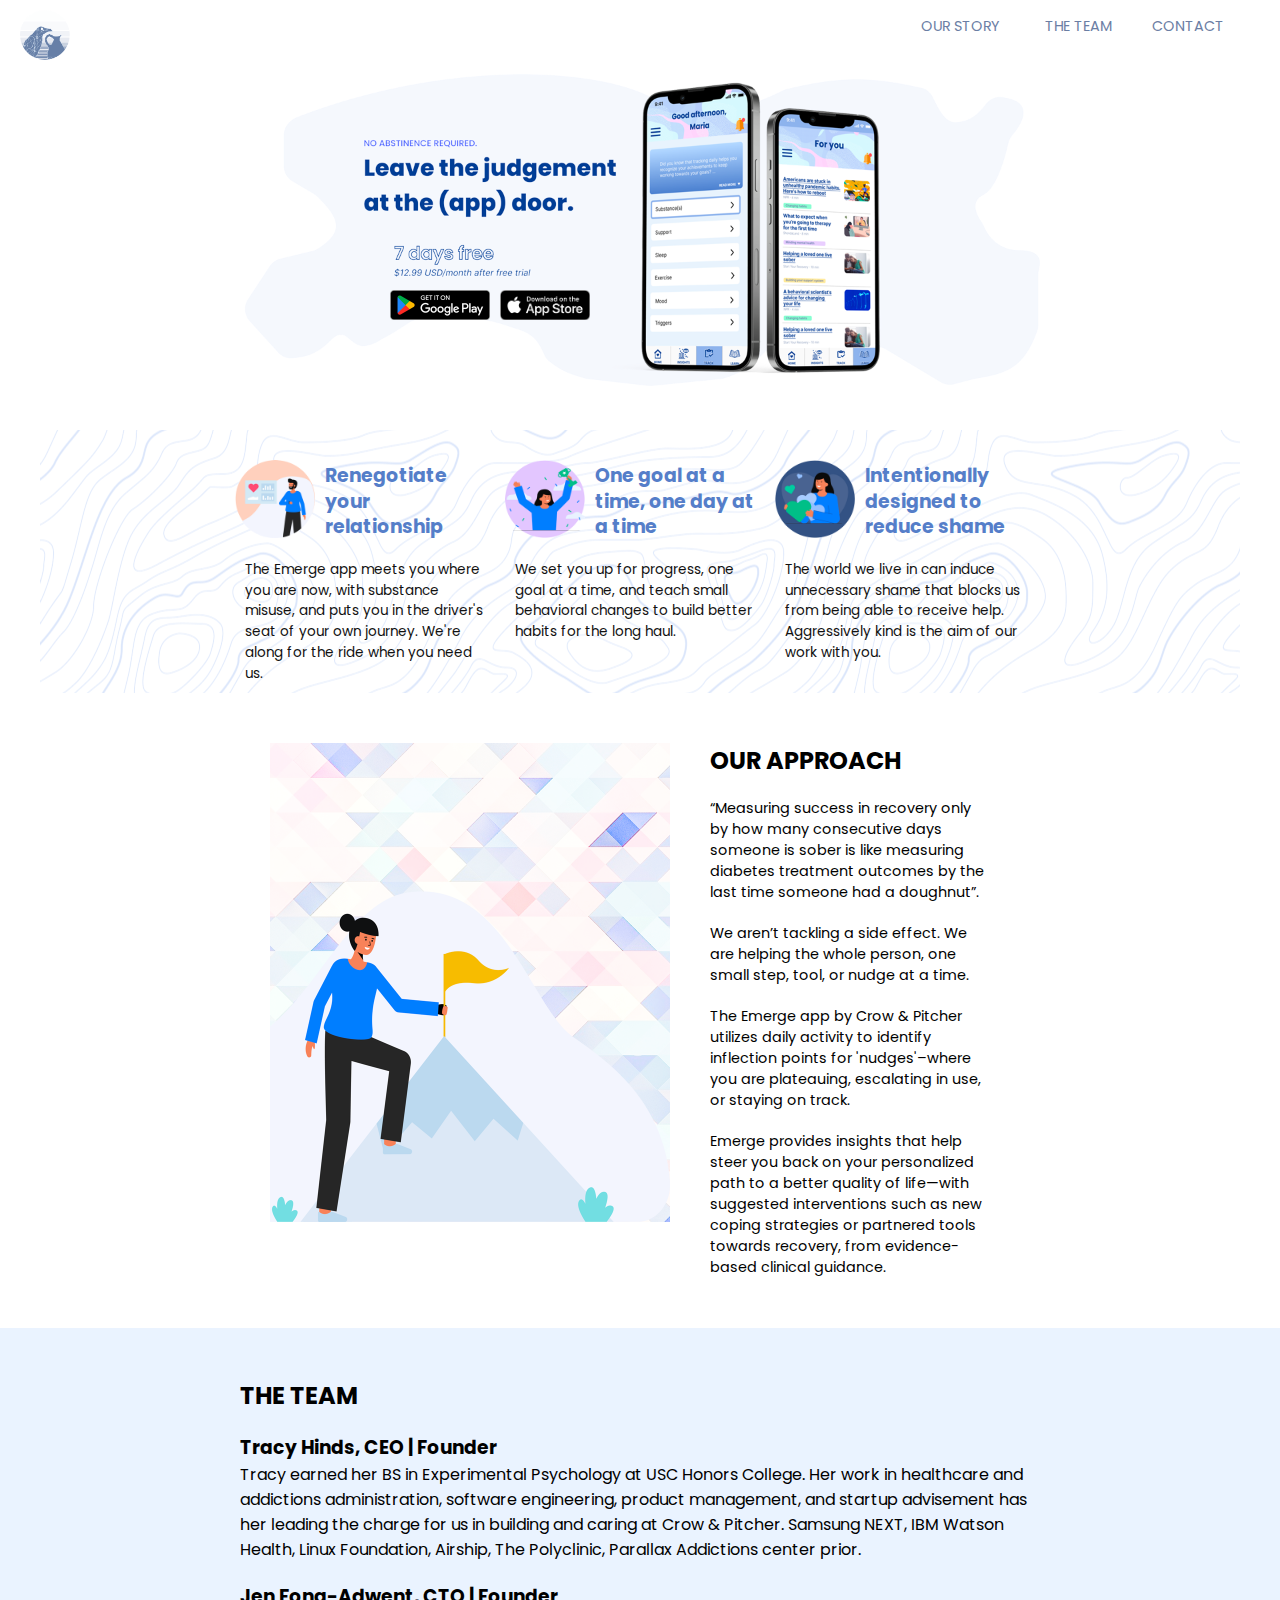
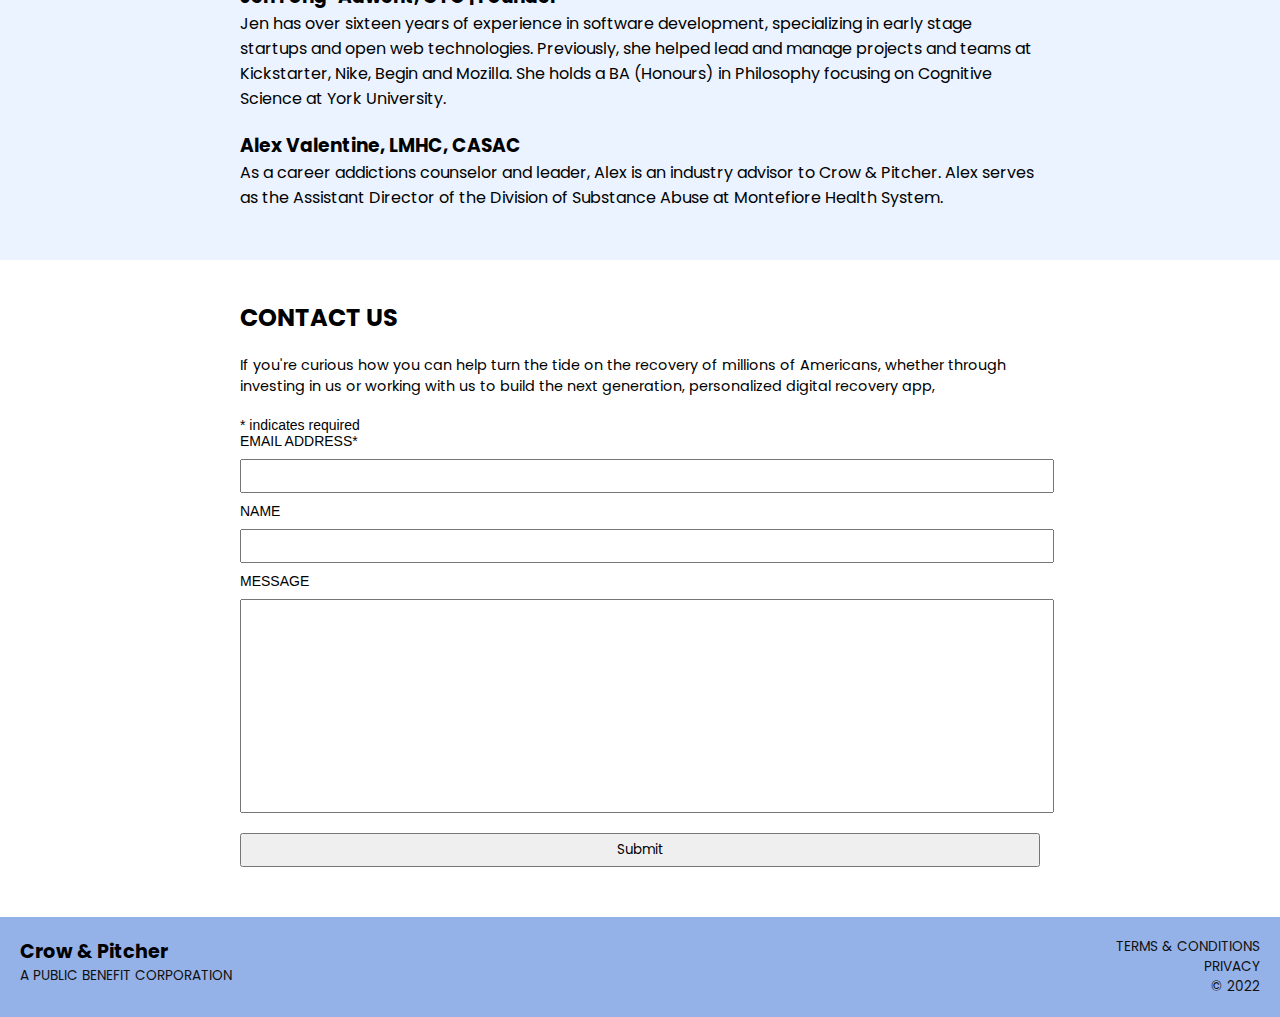
==== index.html @ 3ca55fef "Added store links" ====
<!DOCTYPE html>
<html>
  <head>
    <title>Crow & Pitcher</title>
    <meta charset="utf-8">
    <meta content="width=device-width, height=device-height, user-scalable=no, initial-scale=1, maximum-scale=1, minimum-scale=1" name="viewport">
    <meta content="yes" name="apple-mobile-web-app-capable">
    <link rel="preconnect" href="https://fonts.googleapis.com">
<link rel="preconnect" href="https://fonts.gstatic.com" crossorigin>
<link href="https://fonts.googleapis.com/css2?family=Poppins:wght@300;400;500;600&display=swap" rel="stylesheet">
    <link rel="stylesheet" href="main.css" />
  </head>
  <body>
    <header>
      <a href="index.html">home</a>
      <div class="toplinks flex">
        <a href="https://medium.com/@Crow-and-Pitcher/a-change-is-gonna-come-412305491c9b">Our Story</a>
        <a href="#team">The Team</a>
        <a href="#contact">Contact</a>
      </div>
    </header>
    <div id="top">
      <h2>Marketing slogan</h2>
      <h3>7-days free</h3>
      <h4>12.99/month/USD</h4>
      <div class="download">
        <a href="https://play.google.com/store/apps/details?id=com.CrowPitcher.Emerge" id="googleBtn" class="store">Google Play</a>
        <a href="https://apps.apple.com/us/app/emerge-recovery/id1634248865" id="appBtn" class="store">App Store</a>
      </div>
    </div>
    <div id="prop" class="flex">
      <h2 id="prop1">Renegotiate your relationship 
        <p>The Emerge app meets you where you are now, with substance misuse, and puts you in the driver's seat of your own journey. We're along for the ride when you need us.</p>
      </h2>
      <h2 id="prop2">One goal at a time, one day at a time
        <p>We set you up for progress, one goal at a time, and teach small behavioral changes to build better habits for the long haul.</p>
      </h2>
      <h2 id="prop3">Intentionally designed to reduce shame
        <p>The world we live in can induce unnecessary shame that blocks us from being able to receive help. Aggressively kind is the aim of our work with you.</p>
      </h2>
    </div>
    <div id="approach" class="flex">
      <h2 class="cap">Our Approach
        <p>“Measuring success in recovery only by how many consecutive days someone is sober is like measuring diabetes treatment outcomes by the last time someone had a doughnut”. </p>
        <p>We aren’t tackling a side effect. We are helping the whole person, one small step, tool, or nudge at a time.</p>
        <p>The Emerge app by Crow & Pitcher utilizes daily activity to identify inflection points for 'nudges'–where you are plateauing, escalating in use, or staying on track.</p>
        <p>Emerge provides insights that help steer you back on your personalized path to a better quality of life—with suggested interventions such as new coping strategies or partnered tools towards recovery, from evidence-based clinical guidance.</p>
      </h2>
    </div>
    <div id="team">
      <div>
        <h2 class="cap">The Team</h2>
      </div>
      <div>
        <h3>Tracy Hinds, CEO | Founder</h3>
        <p>Tracy earned her BS in Experimental Psychology at USC Honors College. Her work in healthcare and addictions administration, software engineering, product management, and startup advisement has her leading the charge for us in building and caring at Crow & Pitcher. Samsung NEXT, IBM Watson Health, Linux Foundation, Airship, The Polyclinic, Parallax Addictions center prior.</p>
      </div>
      <div>
        <h3>Jen Fong-Adwent, CTO | Founder</h3>
        <p>Jen has over sixteen years of experience in software development, specializing in early stage startups and open web technologies. Previously, she helped lead and manage projects and teams at Kickstarter, Nike, Begin and Mozilla. She holds a BA (Honours) in Philosophy focusing on Cognitive Science at York University.</p>
      </div>
      <div>
        <h3>Alex Valentine, LMHC, CASAC</h3>
        <p>As a career addictions counselor and leader, Alex is an industry advisor to Crow & Pitcher. Alex serves as the Assistant Director of the Division of Substance Abuse at Montefiore Health System.</p>
      </div>
    </div>
    <div id="contact">
      <h2 class="cap">Contact Us</h2>
      <p>If you're curious how you can help turn the tide on the recovery of millions of Americans, whether through investing in us or working with us to build the next generation, personalized digital recovery app,</p>
      <!-- Begin Mailchimp Signup Form -->
<link href="//cdn-images.mailchimp.com/embedcode/classic-071822.css" rel="stylesheet" type="text/css">
<style type="text/css">
	#mc_embed_signup{background:#fff; clear:left; font:14px Helvetica,Arial,sans-serif; }
	/* Add your own Mailchimp form style overrides in your site stylesheet or in this style block.
	   We recommend moving this block and the preceding CSS link to the HEAD of your HTML file. */
</style>
<div id="mc_embed_signup">
    <form action="https://crow-and-pitcher.us18.list-manage.com/subscribe/post?u=a123acc854ab8466890db3a90&amp;id=37a0511a82&amp;f_id=009118e7f0" method="post" id="mc-embedded-subscribe-form" name="mc-embedded-subscribe-form" class="validate" target="_blank" novalidate>
        <div id="mc_embed_signup_scroll">
        <div class="indicates-required"><span class="asterisk">*</span> indicates required</div>
<div class="mc-field-group">
	<label for="mce-EMAIL">EMAIL ADDRESS<span class="asterisk">*</span>
</label>
	<input type="email" value="" name="EMAIL" class="required email" id="mce-EMAIL" required>
	<span id="mce-EMAIL-HELPERTEXT" class="helper_text"></span>
</div>
<div class="mc-field-group">
	<label for="mce-FNAME">NAME</label>
	<input type="text" value="" name="FNAME" class="" id="mce-FNAME">
	<span id="mce-FNAME-HELPERTEXT" class="helper_text"></span>
</div>
<div class="mc-field-group">
	<label for="mce-MMERGE6">MESSAGE</label>
	<input type="text" value="" name="MMERGE6" class="" id="mce-MMERGE6" style="height: 200px;">
	<span id="mce-MMERGE6-HELPERTEXT" class="helper_text"></span>
</div>
<div hidden="true"><input type="hidden" name="tags" value="2147870"></div>
	<div id="mce-responses" class="clear">
		<div class="response" id="mce-error-response" style="display:none"></div>
		<div class="response" id="mce-success-response" style="display:none"></div>
	</div>    <!-- real people should not fill this in and expect good things - do not remove this or risk form bot signups-->
    <div style="position: absolute; left: -5000px;" aria-hidden="true"><input type="text" name="b_a123acc854ab8466890db3a90_37a0511a82" tabindex="-1" value=""></div>
    <div class="clear"><input type="submit" value="Submit" name="subscribe" id="mc-embedded-subscribe" class="button"></div>
    </div>
</form>
</div>
<script type='text/javascript' src='//s3.amazonaws.com/downloads.mailchimp.com/js/mc-validate.js'></script><script type='text/javascript'>(function($) {window.fnames = new Array(); window.ftypes = new Array();fnames[0]='EMAIL';ftypes[0]='email';fnames[1]='FNAME';ftypes[1]='text';fnames[2]='LNAME';ftypes[2]='text';fnames[3]='ADDRESS';ftypes[3]='address';fnames[4]='PHONE';ftypes[4]='phone';fnames[5]='BIRTHDAY';ftypes[5]='birthday';fnames[6]='MMERGE6';ftypes[6]='text';}(jQuery));var $mcj = jQuery.noConflict(true);</script>
<!--End mc_embed_signup-->
    </div>
  
    <footer>
      <div id="links1">
        <span>Crow & Pitcher</span>
        <span>A Public Benefit Corporation</span>
      </div>
      
      <div id="links2">
        <a href="terms.html">Terms & Conditions</a>
        <a href="privacy.html">Privacy</a>
        <span>&copy; 2022</span>
      </div>
     
    </footer>
    <script type="text/javascript" src="main.js"></script>
  </body>
</html>
---- main.css ----
body {

}

body, h1, h2, h3, a, p {
  padding: 0;
  margin: 0;
  font-family: Poppins, Helvetica, Arial, sans-serif;
}

a {
  text-decoration: none;
}

header {
  background-image: url(assets/logo.png);
  background-size: 50px;
  background-repeat: no-repeat;
  background-position: 20px 10px;
  height: 70px;
  position: relative;
}

header > a {
  display: block;
  width: 70px;
  height: 70px;
  font-size: 0rem;
  position: absolute;
  left: 0;
}

.toplinks a {
  color: #6B7EA4;
  padding: 6px;
  margin-top: 10px;
  text-align: right;
  width: 100px;
  font-size: 0.9rem;
  text-transform: uppercase;
}

.flex {
  display: flex;
}

.toplinks {
  position: absolute;
  right: 50px;
}

#top {
  background: url('assets/header.png');
  background-size: 80%;
  background-repeat: no-repeat;
  background-position: 50%;
  height: 400px;
  max-width: 1000px;
  max-height: 300px;
  margin: 0 auto;
  margin-bottom: 40px;
  text-align: center;
  font-size: 0.01rem;
  text-indent: -9999px;
  position: relative;
  padding-bottom: 20px;
}

#top h2 {
  font-size: 0.01rem;
  text-indent: -9999px;
}

#prop {
  background: url('assets/secondback.png') no-repeat;
  background-position: 50%;
  margin-bottom: 50px;
  align-items: center;
  justify-content: center;
  width: 100%;
  float: left;
  clear: both;
  display: flex;
  padding-top: 30px;
  padding-bottom: 10px;
  min-width: 350px;
}

#prop h2 {
  display: block;
  width: 160px;
  padding-top: 3px;
  text-align: left;
  font-size: 1.18rem;
  color: #557EC9;
  font-weight: bold;
  padding-left: 90px;
  padding-right: 20px;
  line-height: 1.6rem;
  height: 220px;
}

#prop h2 p {
  font-size: 0.85rem;
  font-weight: normal;
  color: #111;
  margin-left: -80px;
  margin-top: 20px;
  line-height: 1.3rem;
}

#prop1 {
  background: url('assets/prop1.png') no-repeat;
  background-size: 80px;
}

#prop2 {
  background: url('assets/prop2.png') no-repeat;
  background-size: 80px;
}

#prop3 {
  background: url('assets/prop3.png') no-repeat;
  background-size: 80px;
}

#approach {
  background: url('assets/approach.png') no-repeat;
  background-size: 400px;
  min-width: 350px;
  padding: 20px;
  width: 700px;
  margin: 20px auto;
}

#approach h2 {
  text-align: left;
  padding-left: 420px;
  display: block;
  float: left;
  clear: both;
  margin-top: -20px;
}

#approach p {
  margin-top: 20px;
  font-size: 0.9rem;
  text-transform: none;
  font-weight: normal;
  margin-bottom: 10px;
}

.cap {
  text-transform: uppercase;
}

#team {
  padding: 30px 40px;
  background-color: #EAF3FF;
  min-width: 350px;
}

#team div {
  margin: 20px auto;
  max-width: 800px;

}

#contact {
  padding: 40px;
  margin: 0 auto;
  width: 800px;
  min-width: 350px;
}

#contact input, #contact textarea {
  width: 100%;
  padding: 5px;
  margin-top: 10px;
  margin-bottom: 10px;
  font-family: Poppins;
}

#contact h2 {
  margin-bottom: 20px;
}

#contact p {
  font-size: 0.9rem;
  margin-bottom: 20px;
  width: auto;
}

textarea {
  height: 70px;
}

footer {
  padding: 20px 20px;
  background-color: #95B2E8;
  position: relative;
  display: flex;
}

footer div {
  display: block;
  font-size: 0.9rem;
  width: 50%;
}

footer span, footer a {
  display: block;
}

footer #links1 span:first-child {
  font-size: 1.2rem;
  font-weight: bolder;
}

footer span:last-child, footer a {
  text-transform: uppercase;
  font-size: 0.85rem;
  color: #111;
}

footer #links2 {
  text-align: right;
}

#googleBtn {
  background-image: url(assets/googlePlay.png);
  background-size: 100%;
  width: 100px;
}

#appBtn {
  background-image: url(assets/appleStore.png);
  background-size: 90%;
  width: 100px;
  margin-left: 10px;
}

.store {
  background-size: 100px;
  width: 100px;
  height: 30px;
  text-decoration: none;
  display: block;
  background-repeat: no-repeat;
  float: left;
}

.download {
  margin: 220px 25%;
  display: block;
  width: 500px;
  height: 30px;
}

@media screen and (max-width: 800px) {
  .toplinks {
    background-image: url(assets/menu.png);
    background-repeat: no-repeat;
    background-position: 100px 15px;  
    background-size: 40px;
    right: 10px;
    top: 0;
    height: 50px;
    position: absolute;
  }

  .toplinks > a {
    background-color: #fff;
    display: none;
    background-image: url(assets/menu-item.png);
    background-repeat: no-repeat;
    background-size: 10px;
    text-align: left;
    text-indent: 15px;
    width: 100px;
  }

  .toplinks.active a {
    display: block;
  }

  #top {
    background-image: url(assets/header-sm.png);
    background-size: contain;
    padding: 0;
    width: auto;
    margin: 20px auto;
    max-height: 600px;
    height: 500px;
  }

  #googleBtn {
    width: 120px;
    height: 37px;
  }

  #appBtn {
    width: 135px;
    margin-top: 10px;
    margin-left: 0;
    height: 45px;
  }

  .download {
    margin: 530px 40%;
    height: 140px;
    width: 100px;
  }

  h2 {
    font-size: 1rem;
  }

  #team h3 {
    font-size: 1rem;
  }

  #team p {
    margin: 5px 0;
    font-size: 0.9rem;
  }

  .flex {
    flex-direction: column;
  }

  .toplinks {
    width: 150px;
    padding-top: 15px;
  }

  .toplinks a {
    padding: 0;
    line-height: 1rem;
  }

  #prop {
    flex-direction: row;
    flex-wrap: wrap;
    margin-top: 30px;
  }

  #prop h2 {
    width: 90vw;
    background-position: 20px 10px;
    background-size: 55px;
    margin-top: 10px;
    padding-left: 85px;
    padding-right: 20px;
    height: auto;
    padding-bottom: 15px;
    padding-top: 5px;
  }

  #prop h2 p {
    padding-left: 80px;
    line-height: 1.3rem;
    margin-top: 5px;
  }

  #approach {
    background-position: 0 500px;
    background-size: contain;
    height: 975px;
    width: auto;
    padding: 0 40px;
    margin-bottom: 0;
    overflow:none;
  }

  #team {
    width: auto;
  }

  #approach h2 {
    padding-left: 0px;
    text-align: left;
  }

  #approach h2 p {
    text-indent: 0;
  }

  #contact {
    width: auto;
    min-width: auto;
  }


  #contact input, #contact textarea {
    width: 70vw;
  }
}
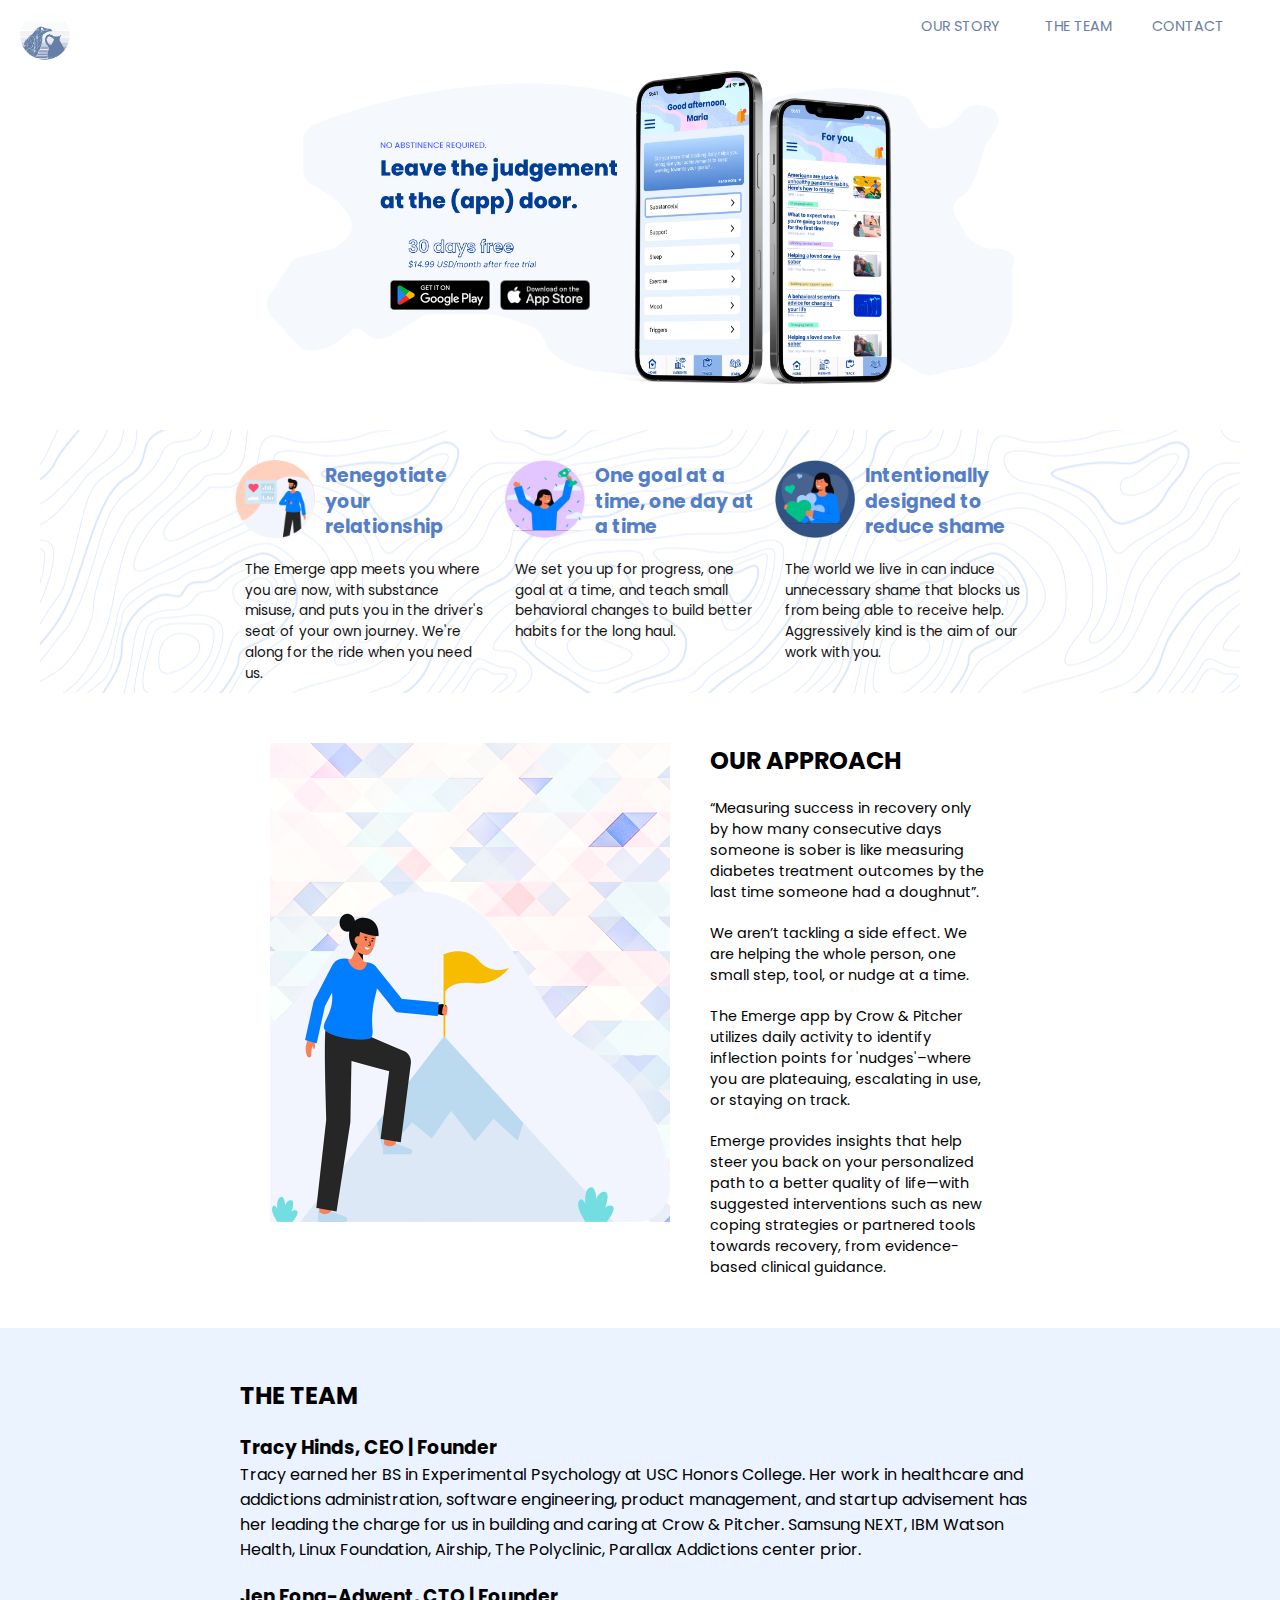
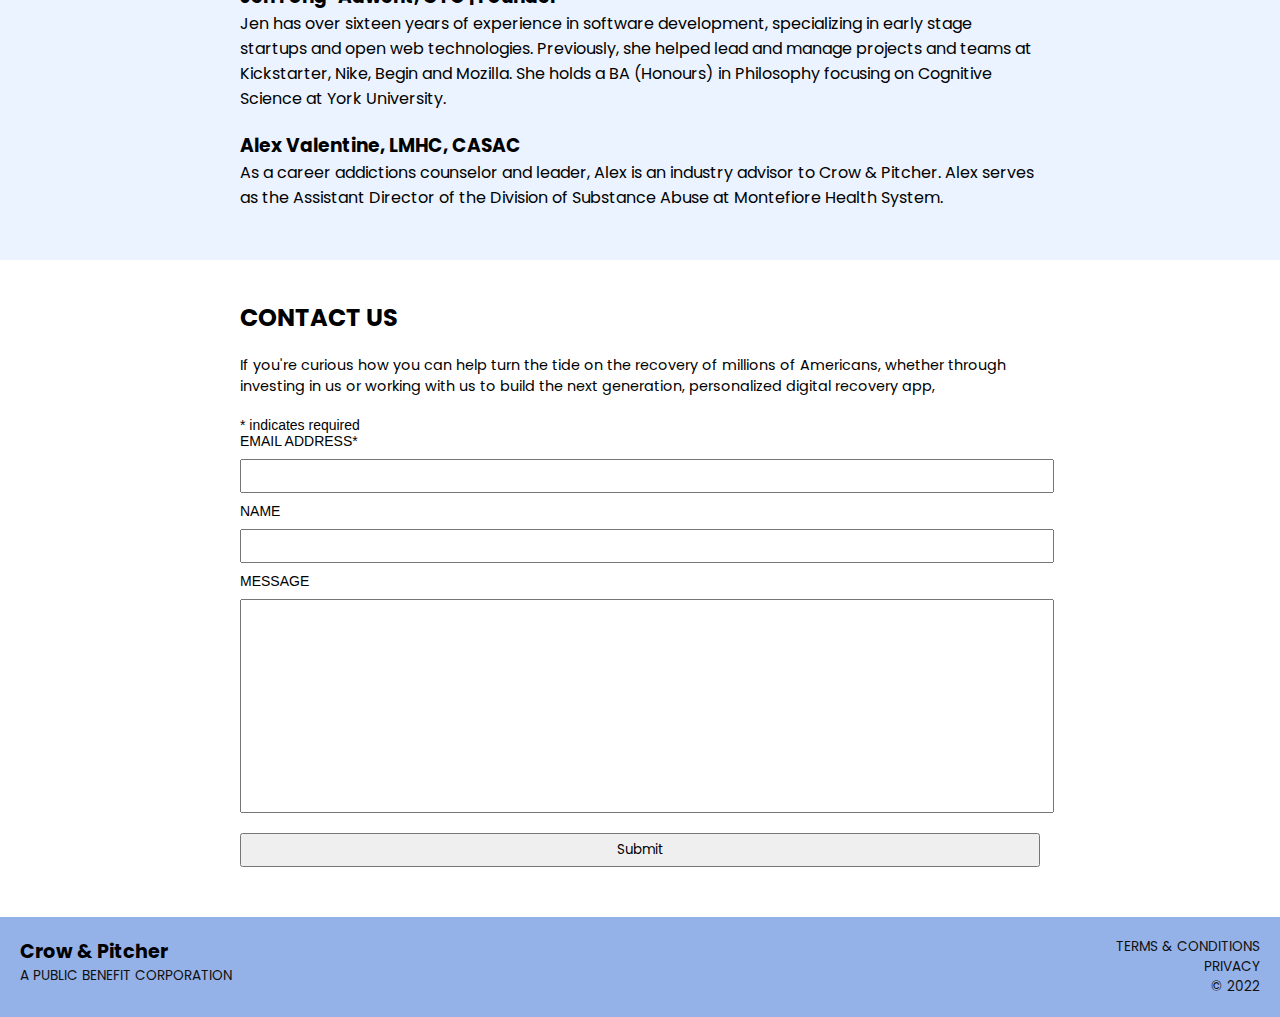
==== commit 7c0d42ad: "graphics update" ====
--- a/index.html
+++ b/index.html
@@ -24,7 +24,7 @@
       <h3>7-days free</h3>
       <h4>12.99/month/USD</h4>
       <div class="download">
-        <a href="https://play.google.com/store/apps/details?id=com.CrowPitcher.Emerge" id="googleBtn" class="store">Google Play</a>
+        <a href="https://play.google.com/store/apps/details?id=com.CrowPitcher.Emerge&hl=en_US&gl=US" id="googleBtn" class="store">Google Play</a>
         <a href="https://apps.apple.com/us/app/emerge-recovery/id1634248865" id="appBtn" class="store">App Store</a>
       </div>
     </div>
--- a/main.css
+++ b/main.css
@@ -251,7 +251,7 @@
 }
 
 .download {
-  margin: 220px 25%;
+  margin: 210px 25%;
   display: block;
   width: 500px;
   height: 30px;
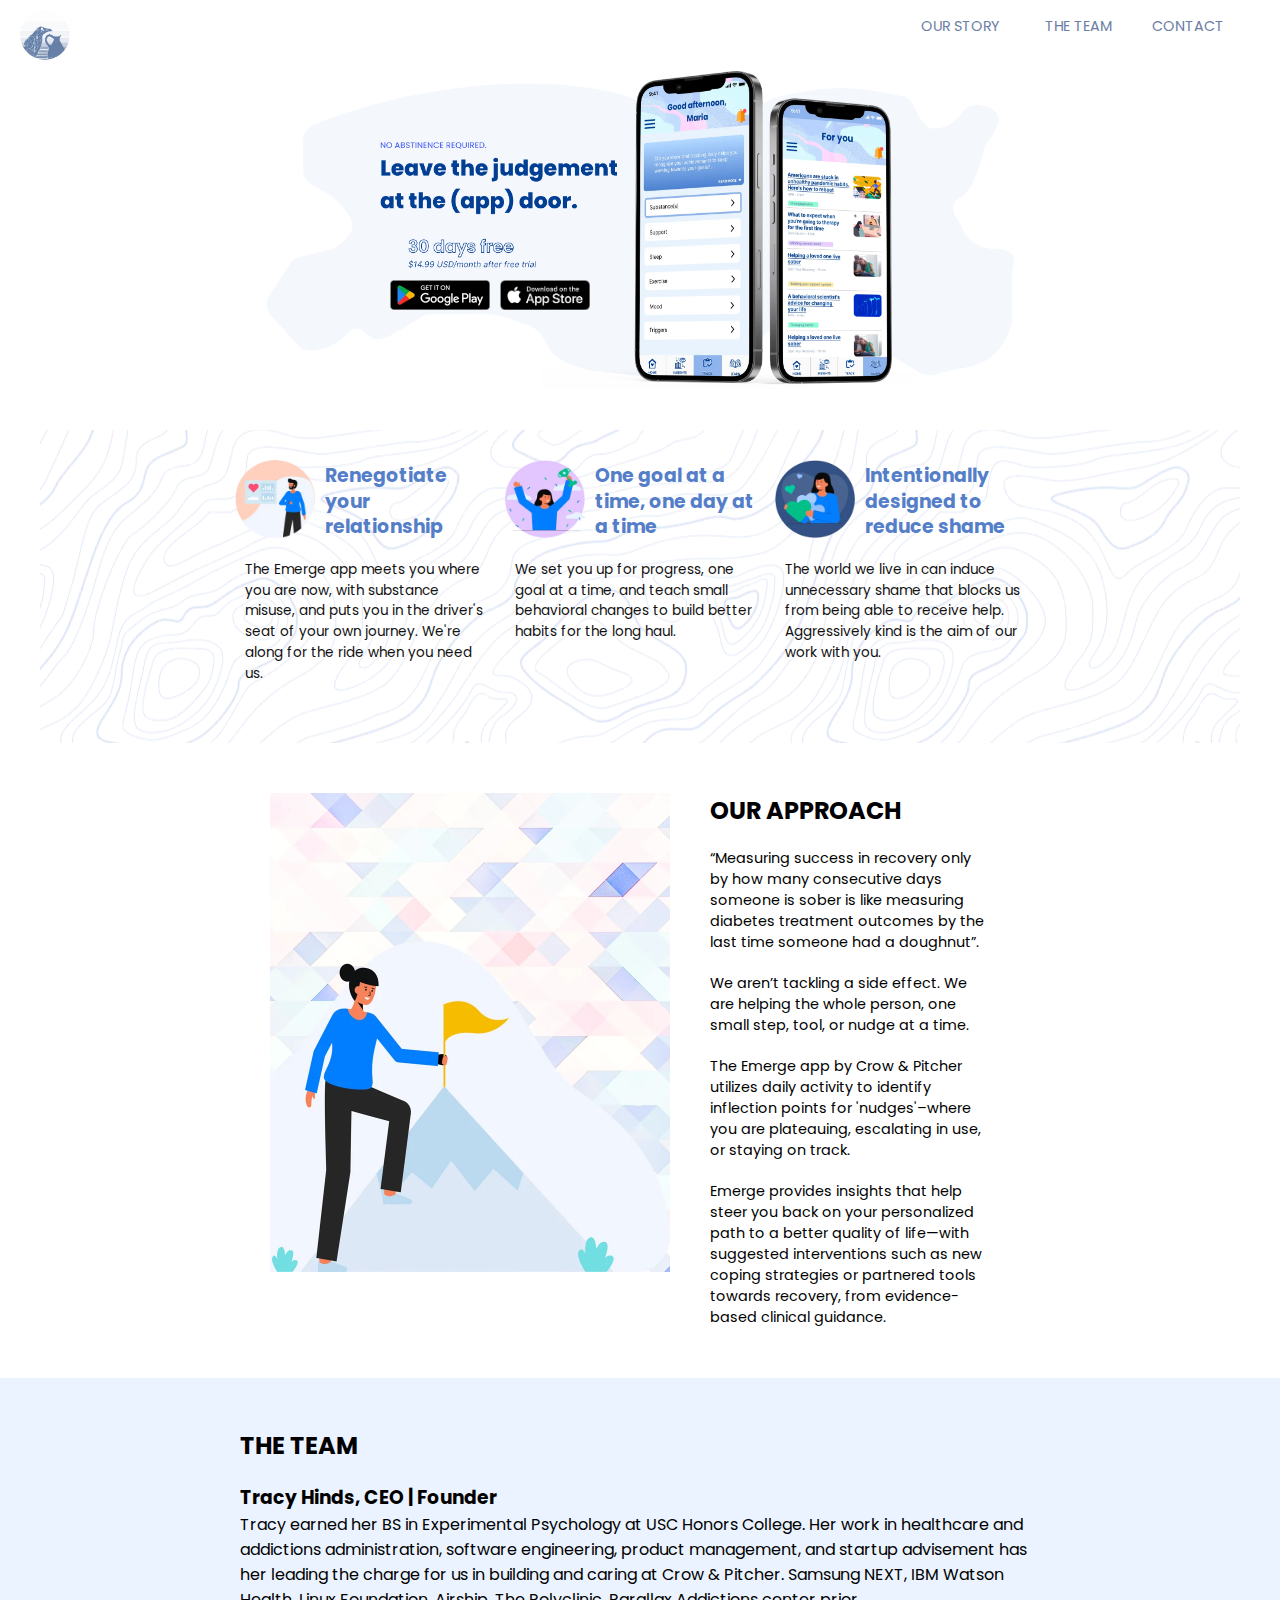
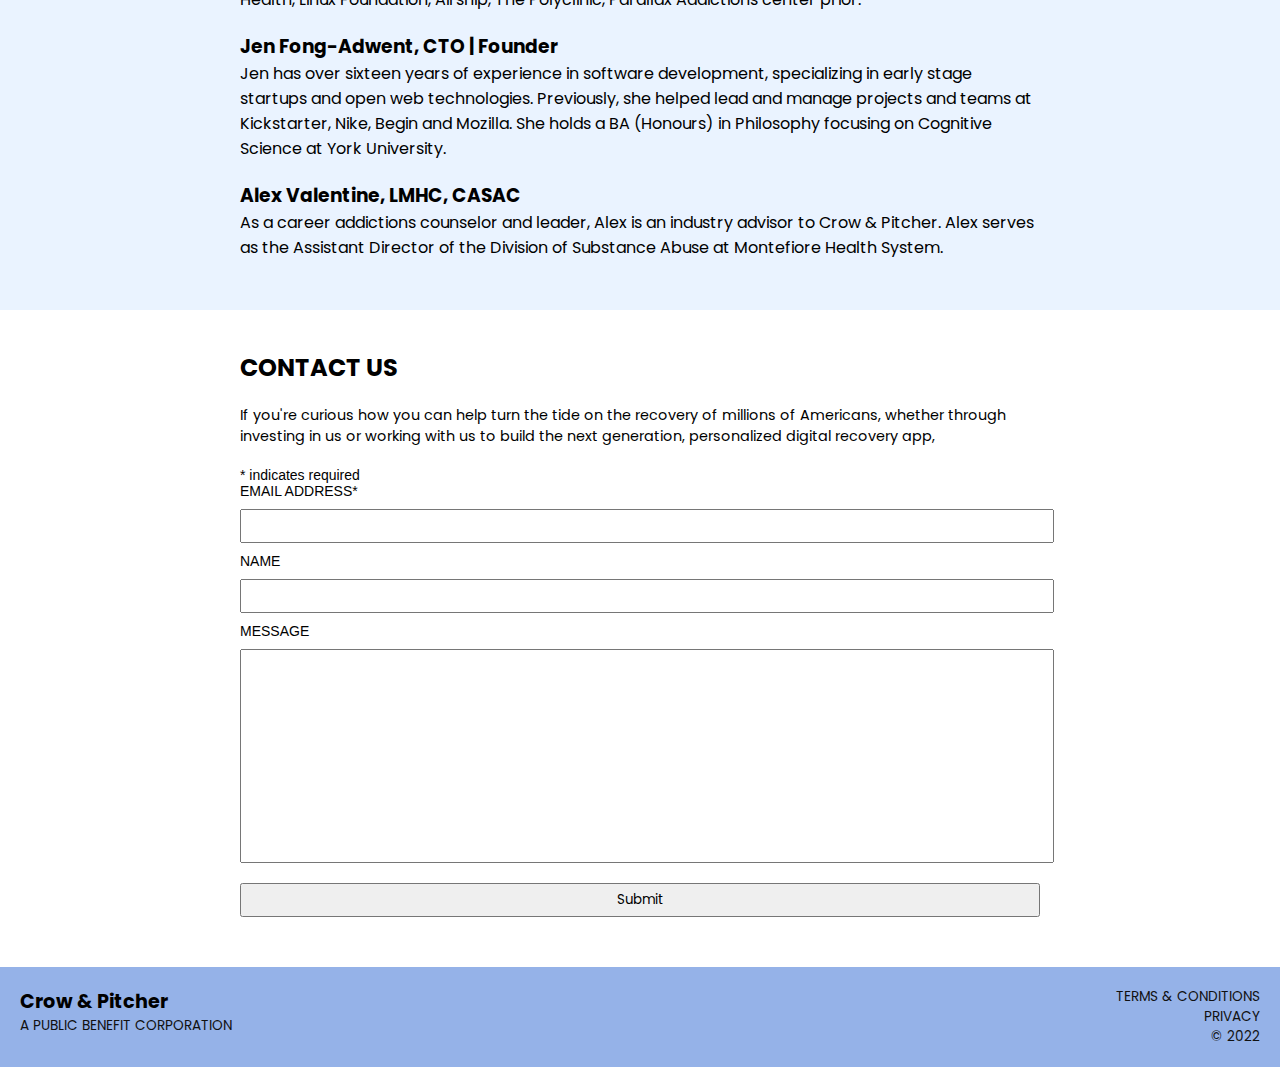
==== commit 92228d46: "Add meta tags for SEO, add twitter tags and open graph tags for card-like display in search results," ====
--- a/index.html
+++ b/index.html
@@ -1,10 +1,23 @@
 <!DOCTYPE html>
 <html>
   <head>
-    <title>Crow & Pitcher</title>
+    <title>Crow & Pitcher - How do I manage my substance use without feeling bad about it?</title>
     <meta charset="utf-8">
     <meta content="width=device-width, height=device-height, user-scalable=no, initial-scale=1, maximum-scale=1, minimum-scale=1" name="viewport">
     <meta content="yes" name="apple-mobile-web-app-capable">
+    
+    <meta name="description" content="The Emerge app helps you manage your substance misuse by reducing shame and keeping you engaged with your addiction management goals">
+    <meta name="robots" content="follow, index, max-snippet:-1, max-video-preview:-1, max-image-preview:large">
+
+    <meta name="twitter:card" content="summary_large_image">
+    <meta name="twitter:site" content="@CrowAndPitcher">
+    <meta name="twitter:creator" content="@CrowAndPitcher">
+    
+    <meta property="og:image" content="assets/header.png" />
+    <meta property="og:image:type" content="image/png" />
+    <meta property="og:image:height" content="400" />
+    <meta property="og:image:alt" content="The no-cost, no-judgement personalized substance recovery tracker changing your disruptive relationship with a substance. No abstinence required." />
+
     <link rel="preconnect" href="https://fonts.googleapis.com">
 <link rel="preconnect" href="https://fonts.gstatic.com" crossorigin>
 <link href="https://fonts.googleapis.com/css2?family=Poppins:wght@300;400;500;600&display=swap" rel="stylesheet">
--- a/main.css
+++ b/main.css
@@ -13,7 +13,7 @@
 }
 
 header {
-  background-image: url(assets/logo.png);
+  background-image: url(assets/logo.webp);
   background-size: 50px;
   background-repeat: no-repeat;
   background-position: 20px 10px;
@@ -50,7 +50,7 @@
 }
 
 #top {
-  background: url('assets/header.png');
+  background: url('assets/header.webp');
   background-size: 80%;
   background-repeat: no-repeat;
   background-position: 50%;
@@ -72,7 +72,7 @@
 }
 
 #prop {
-  background: url('assets/secondback.png') no-repeat;
+  background: url('assets/secondback.webp') no-repeat;
   background-position: 50%;
   margin-bottom: 50px;
   align-items: center;
@@ -82,7 +82,7 @@
   clear: both;
   display: flex;
   padding-top: 30px;
-  padding-bottom: 10px;
+  padding-bottom: 60px;
   min-width: 350px;
 }
 
@@ -110,22 +110,22 @@
 }
 
 #prop1 {
-  background: url('assets/prop1.png') no-repeat;
+  background: url('assets/prop1.webp') no-repeat;
   background-size: 80px;
 }
 
 #prop2 {
-  background: url('assets/prop2.png') no-repeat;
+  background: url('assets/prop2.webp') no-repeat;
   background-size: 80px;
 }
 
 #prop3 {
-  background: url('assets/prop3.png') no-repeat;
+  background: url('assets/prop3.webp') no-repeat;
   background-size: 80px;
 }
 
 #approach {
-  background: url('assets/approach.png') no-repeat;
+  background: url('assets/approach.webp') no-repeat;
   background-size: 400px;
   min-width: 350px;
   padding: 20px;
@@ -228,13 +228,13 @@
 }
 
 #googleBtn {
-  background-image: url(assets/googlePlay.png);
+  background-image: url(assets/googlePlay.webp);
   background-size: 100%;
   width: 100px;
 }
 
 #appBtn {
-  background-image: url(assets/appleStore.png);
+  background-image: url(assets/appleStore.webp);
   background-size: 90%;
   width: 100px;
   margin-left: 10px;
@@ -259,7 +259,7 @@
 
 @media screen and (max-width: 800px) {
   .toplinks {
-    background-image: url(assets/menu.png);
+    background-image: url(assets/menu.webp);
     background-repeat: no-repeat;
     background-position: 100px 15px;  
     background-size: 40px;
@@ -272,7 +272,7 @@
   .toplinks > a {
     background-color: #fff;
     display: none;
-    background-image: url(assets/menu-item.png);
+    background-image: url(assets/menu-item.webp);
     background-repeat: no-repeat;
     background-size: 10px;
     text-align: left;
@@ -285,7 +285,7 @@
   }
 
   #top {
-    background-image: url(assets/header-sm.png);
+    background-image: url(assets/header-sm.webp);
     background-size: contain;
     padding: 0;
     width: auto;
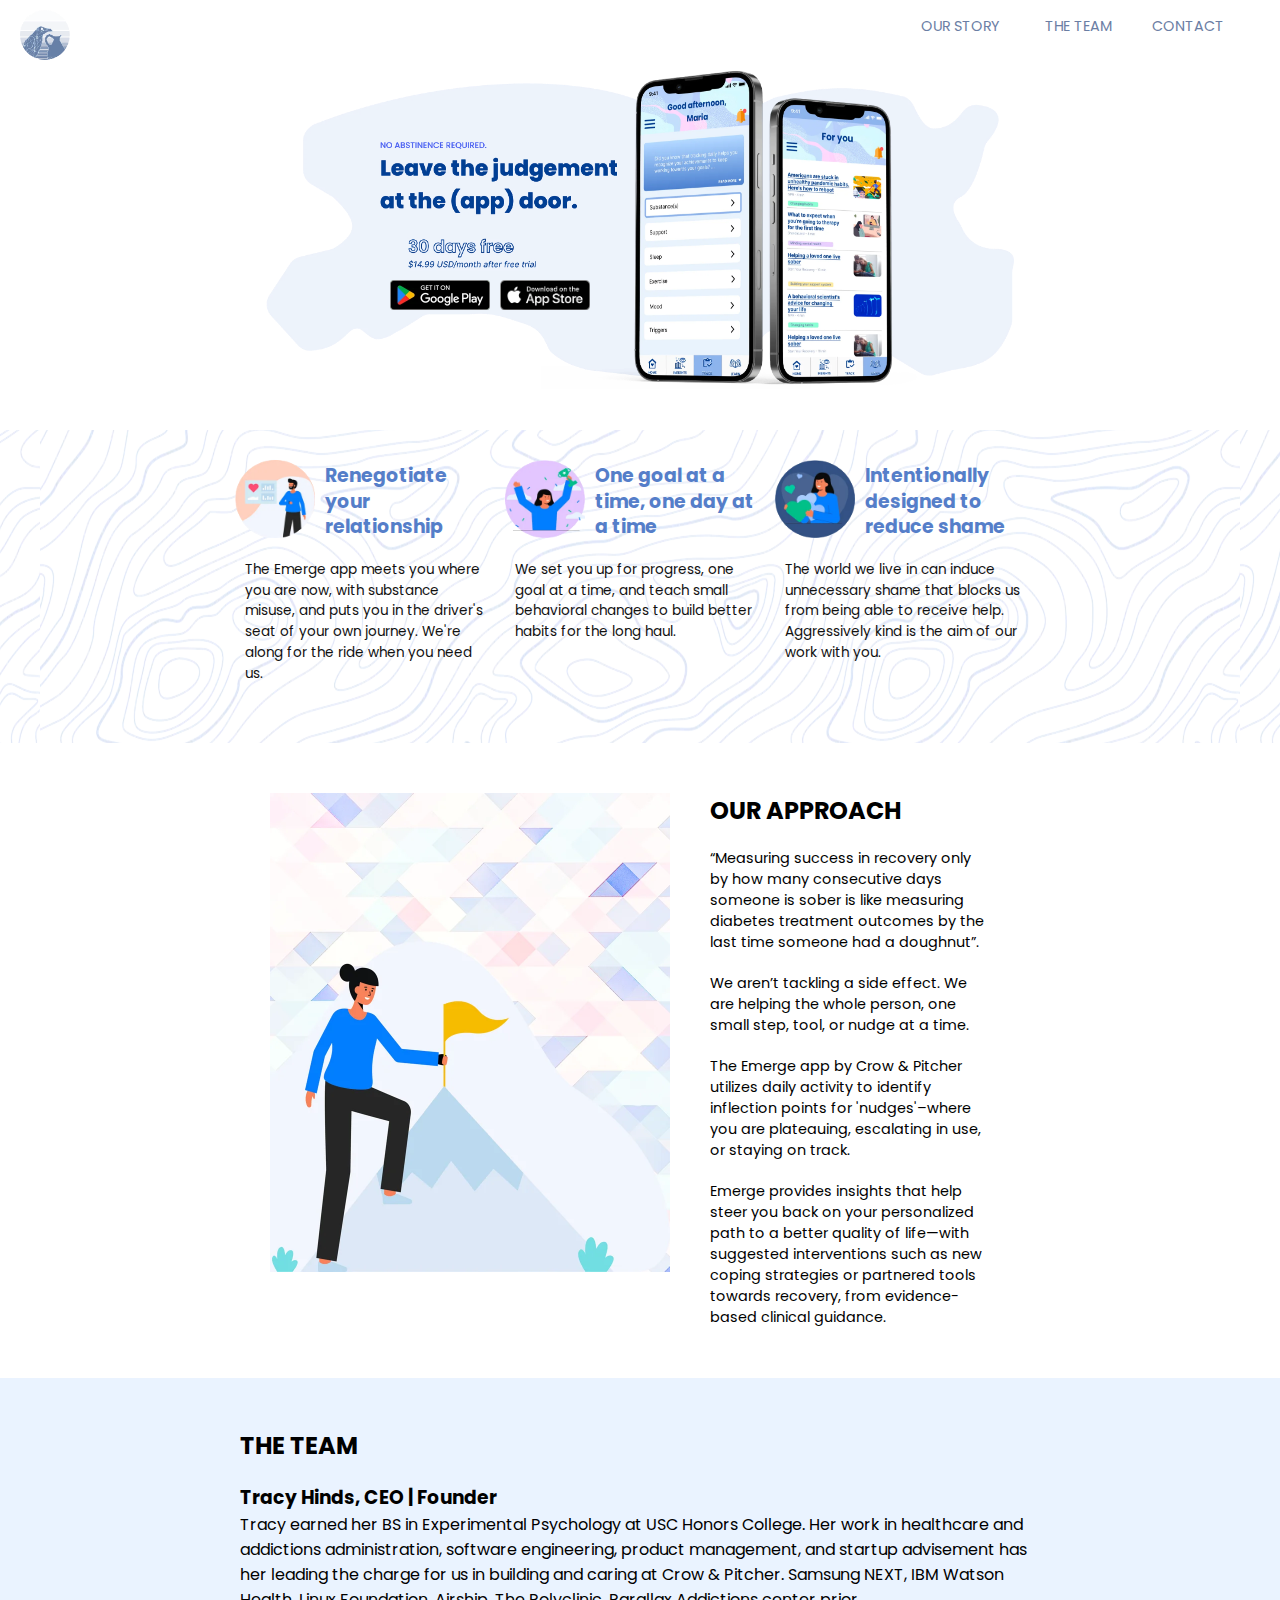
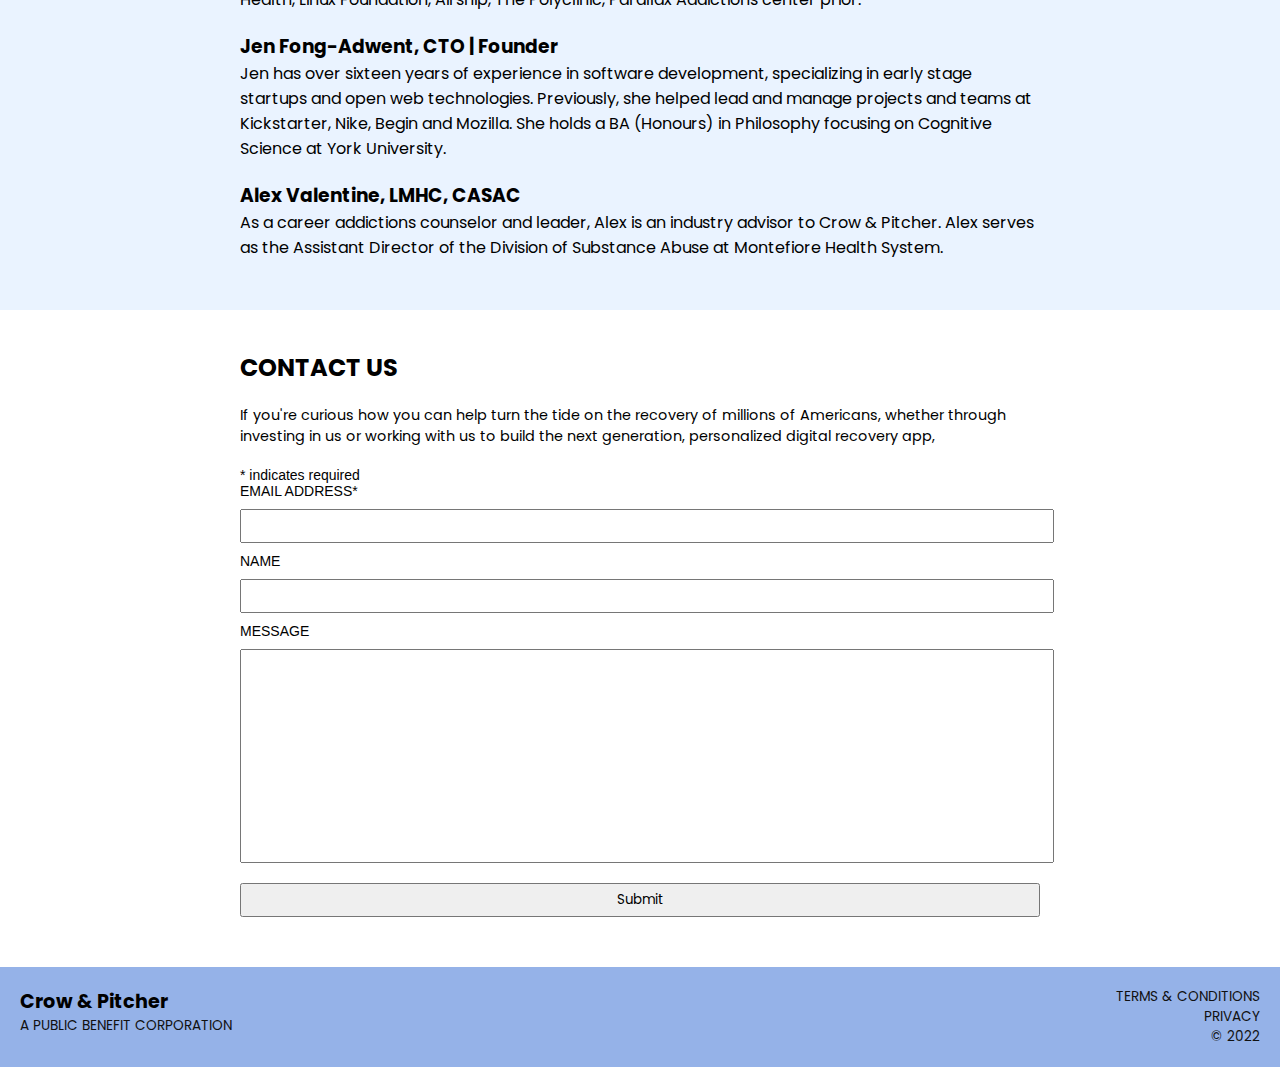
==== commit c11bb17c: "background image as a one-liner, tidy up" ====
--- a/index.html
+++ b/index.html
@@ -1,11 +1,11 @@
 <!DOCTYPE html>
-<html>
+<html lang="en">
   <head>
     <title>Crow & Pitcher - How do I manage my substance use without feeling bad about it?</title>
     <meta charset="utf-8">
     <meta content="width=device-width, height=device-height, user-scalable=no, initial-scale=1, maximum-scale=1, minimum-scale=1" name="viewport">
     <meta content="yes" name="apple-mobile-web-app-capable">
-    
+
     <meta name="description" content="The Emerge app helps you manage your substance misuse by reducing shame and keeping you engaged with your addiction management goals">
     <meta name="robots" content="follow, index, max-snippet:-1, max-video-preview:-1, max-image-preview:large">
 
@@ -13,15 +13,15 @@
     <meta name="twitter:site" content="@CrowAndPitcher">
     <meta name="twitter:creator" content="@CrowAndPitcher">
     
-    <meta property="og:image" content="assets/header.png" />
-    <meta property="og:image:type" content="image/png" />
-    <meta property="og:image:height" content="400" />
-    <meta property="og:image:alt" content="The no-cost, no-judgement personalized substance recovery tracker changing your disruptive relationship with a substance. No abstinence required." />
+    <meta property="og:image" content="assets/header.png">
+    <meta property="og:image:type" content="image/png">
+    <meta property="og:image:height" content="400">
+    <meta property="og:image:alt" content="The no-cost, no-judgement personalized substance recovery tracker changing your disruptive relationship with a substance. No abstinence required.">
 
     <link rel="preconnect" href="https://fonts.googleapis.com">
 <link rel="preconnect" href="https://fonts.gstatic.com" crossorigin>
 <link href="https://fonts.googleapis.com/css2?family=Poppins:wght@300;400;500;600&display=swap" rel="stylesheet">
-    <link rel="stylesheet" href="main.css" />
+    <link rel="stylesheet" href="main.css">
   </head>
   <body>
     <header>
@@ -32,8 +32,9 @@
         <a href="#contact">Contact</a>
       </div>
     </header>
+    <h1 id="secret-h1">Emerge addiction and substance use management app for iOS and Android</h1>
     <div id="top">
-      <h2>Marketing slogan</h2>
+      <h2>Leave the judgement at the (app) door.</h2>
       <h3>7-days free</h3>
       <h4>12.99/month/USD</h4>
       <div class="download">
--- a/main.css
+++ b/main.css
@@ -13,7 +13,7 @@
 }
 
 header {
-  background-image: url(assets/logo.webp);
+  background-image: url('assets/logo.webp'), url('assets/png/logo.png');
   background-size: 50px;
   background-repeat: no-repeat;
   background-position: 20px 10px;
@@ -50,7 +50,7 @@
 }
 
 #top {
-  background: url('assets/header.webp');
+  background-image: url('assets/header.webp'), url('assets/png/header.png');
   background-size: 80%;
   background-repeat: no-repeat;
   background-position: 50%;
@@ -72,15 +72,11 @@
 }
 
 #prop {
-  background: url('assets/secondback.webp') no-repeat;
+  background-image: url('assets/secondback.webp'), url('assets/png/secondback.png');
   background-position: 50%;
   margin-bottom: 50px;
   align-items: center;
   justify-content: center;
-  width: 100%;
-  float: left;
-  clear: both;
-  display: flex;
   padding-top: 30px;
   padding-bottom: 60px;
   min-width: 350px;
@@ -110,22 +106,26 @@
 }
 
 #prop1 {
-  background: url('assets/prop1.webp') no-repeat;
+  background-image: url('assets/prop1.webp'), url('assets/png/prop1.png');
   background-size: 80px;
+  background-repeat: no-repeat;
 }
 
 #prop2 {
-  background: url('assets/prop2.webp') no-repeat;
+  background-image: url('assets/prop2.webp'), url('assets/png/prop2.png');
   background-size: 80px;
+  background-repeat: no-repeat;
 }
 
 #prop3 {
-  background: url('assets/prop3.webp') no-repeat;
+  background-image: url('assets/prop3.webp'), url('assets/png/prop3.png');
   background-size: 80px;
+  background-repeat: no-repeat;
 }
 
 #approach {
-  background: url('assets/approach.webp') no-repeat;
+  background-image: url('assets/approach.webp'), url('assets/png/approach.png');
+  background-repeat: no-repeat;
   background-size: 400px;
   min-width: 350px;
   padding: 20px;
@@ -228,13 +228,15 @@
 }
 
 #googleBtn {
-  background-image: url(assets/googlePlay.webp);
+  background-image: url('assets/googlePlay.webp'), url('assets/png/googlePlay.png');
+  background-repeat: no-repeat;
   background-size: 100%;
   width: 100px;
 }
 
 #appBtn {
-  background-image: url(assets/appleStore.webp);
+  background-image: url('assets/appleStore.webp'), url('assets/png/appleStore.png');
+  background-repeat: no-repeat;
   background-size: 90%;
   width: 100px;
   margin-left: 10px;
@@ -246,7 +248,7 @@
   height: 30px;
   text-decoration: none;
   display: block;
-  background-repeat: no-repeat;
+  background-repeat:;
   float: left;
 }
 
@@ -259,7 +261,7 @@
 
 @media screen and (max-width: 800px) {
   .toplinks {
-    background-image: url(assets/menu.webp);
+    background-image: url('assets/menu.webp'), url('assets/png/menu.png');
     background-repeat: no-repeat;
     background-position: 100px 15px;  
     background-size: 40px;
@@ -272,8 +274,8 @@
   .toplinks > a {
     background-color: #fff;
     display: none;
-    background-image: url(assets/menu-item.webp);
-    background-repeat: no-repeat;
+    background-image: url('assets/menu-item.webp'), url('assets/png/menu-item.png');
+    background-repeat:;
     background-size: 10px;
     text-align: left;
     text-indent: 15px;
@@ -285,7 +287,7 @@
   }
 
   #top {
-    background-image: url(assets/header-sm.webp);
+    background-image: url('assets/header-sm.webp'), url('assets/png/header-sm.png');
     background-size: contain;
     padding: 0;
     width: auto;
@@ -396,3 +398,7 @@
     width: 70vw;
   }
 }
+
+#secret-h1 {
+  display: none;
+}
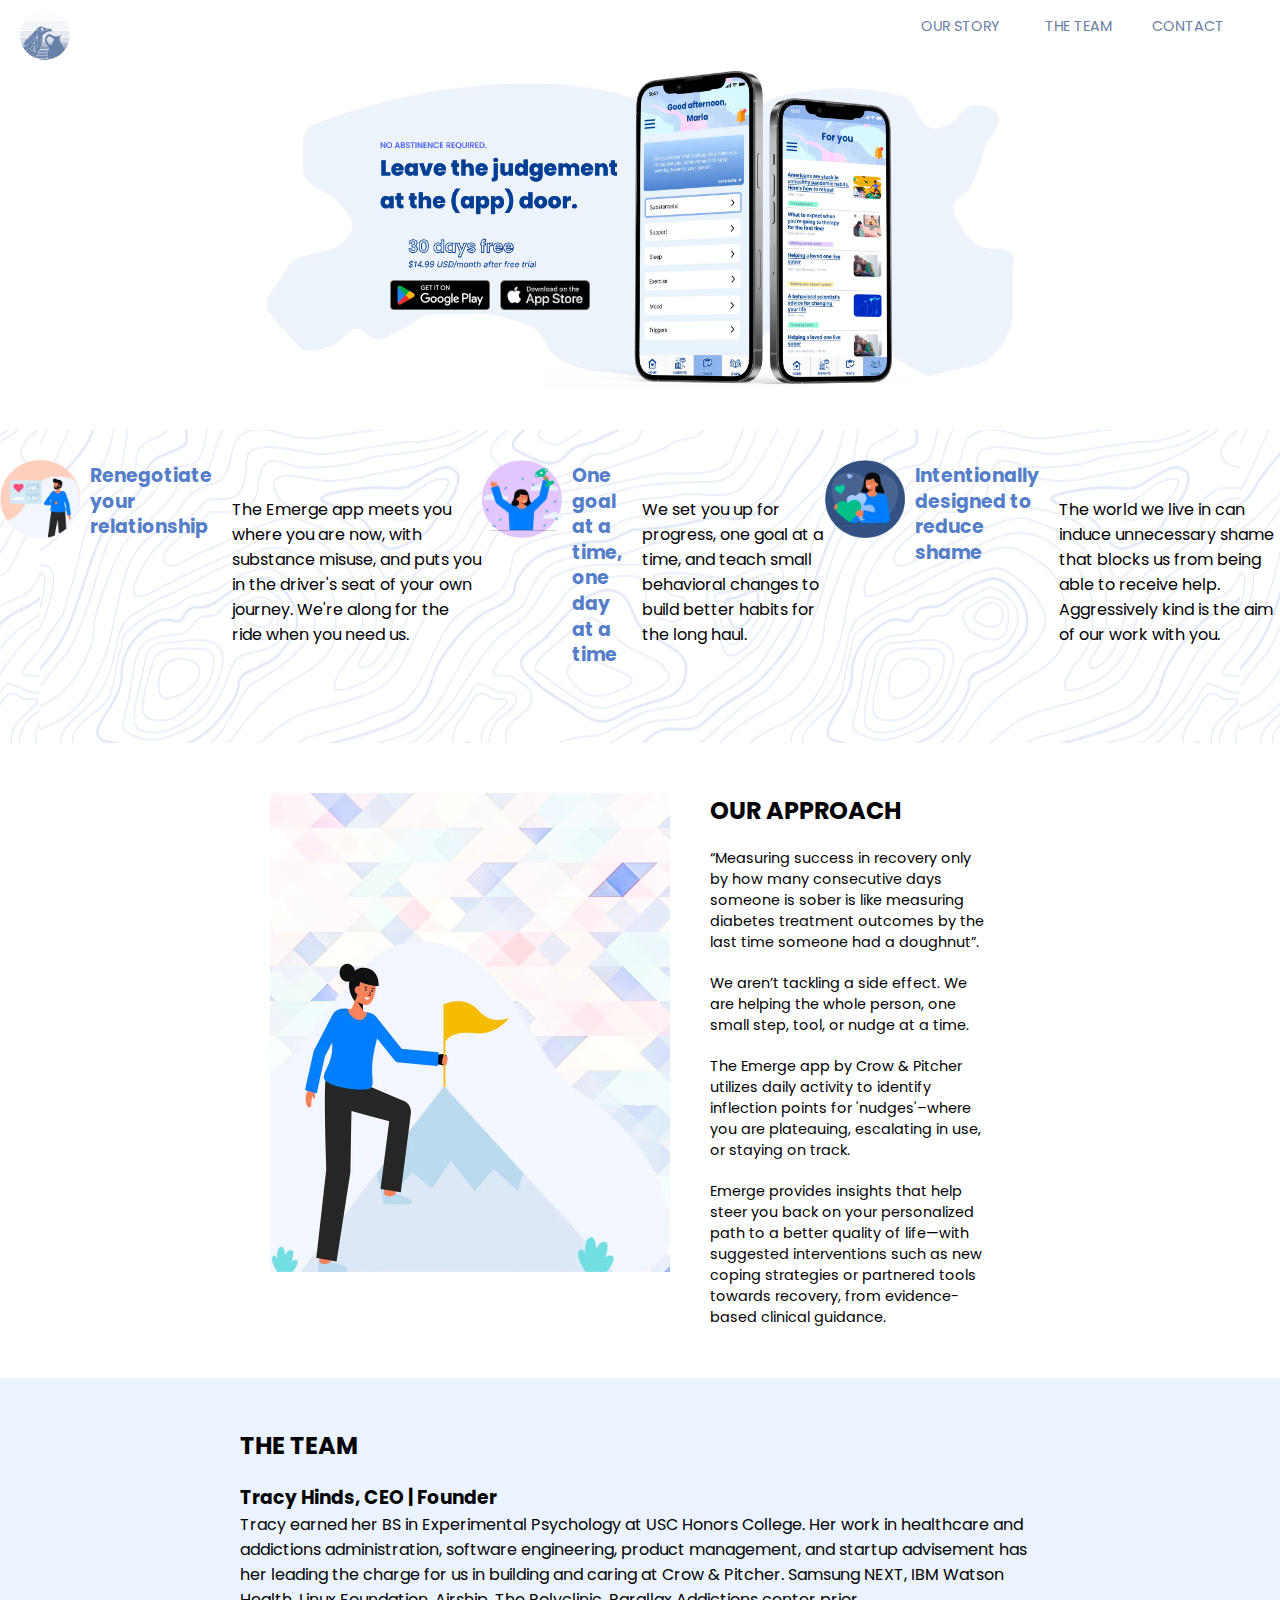
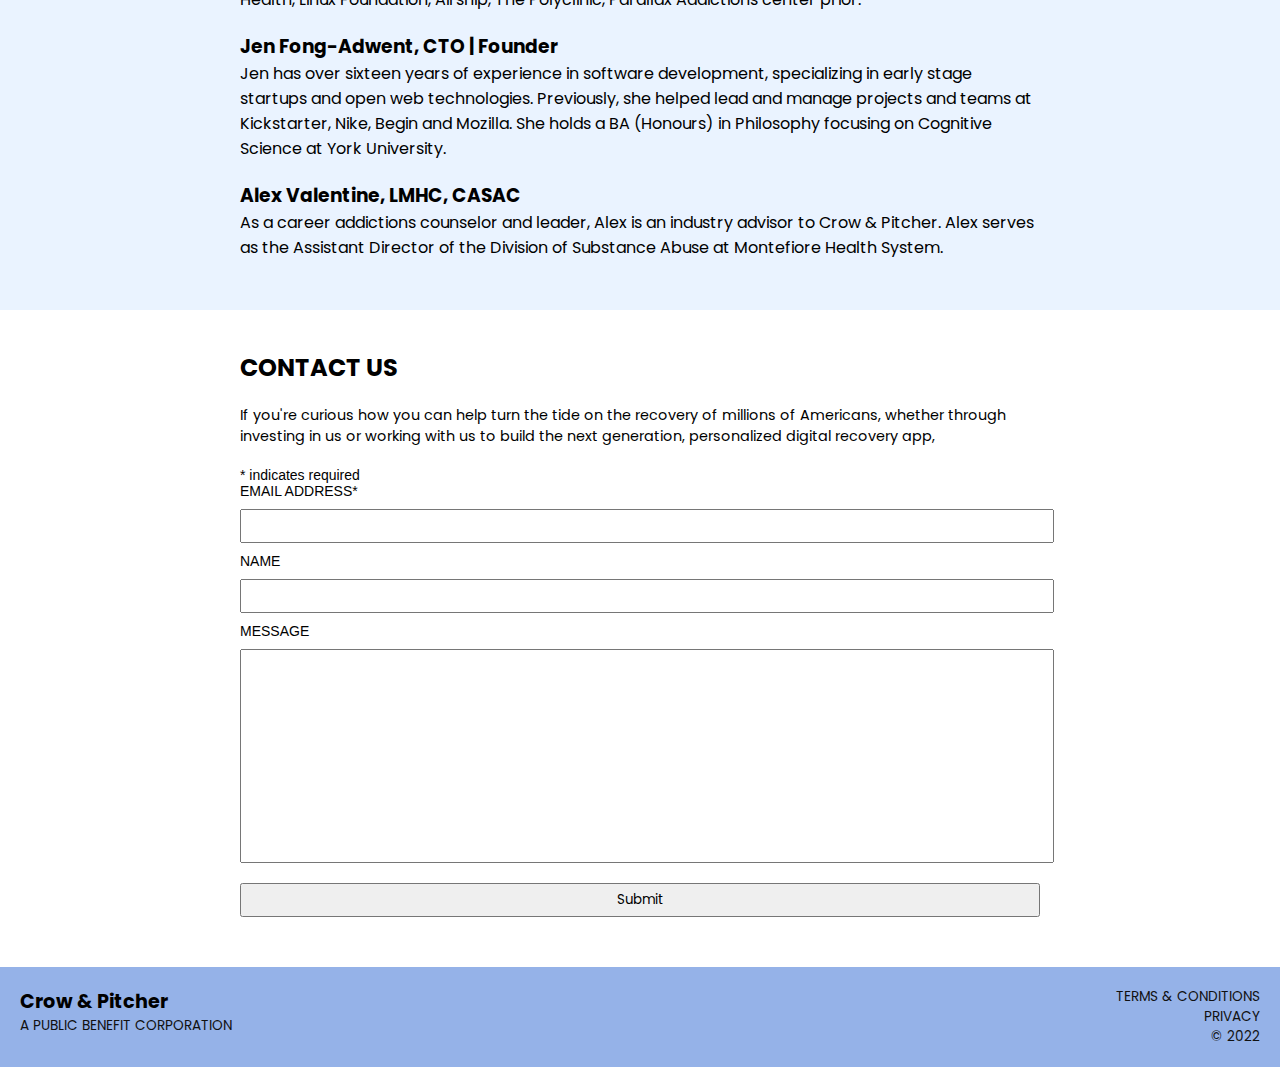
==== commit a22173fa: "finish up open graph and twitter card support, clean up some tag alignment issues in meta tags" ====
--- a/index.html
+++ b/index.html
@@ -12,15 +12,18 @@
     <meta name="twitter:card" content="summary_large_image">
     <meta name="twitter:site" content="@CrowAndPitcher">
     <meta name="twitter:creator" content="@CrowAndPitcher">
+    <meta name="twitter:title" content="Emerge from Crow & Pitcher">
+    <meta name="twitter:image" content="https://crow-and-pitcher.com/assets/png/header.png">
+    <meta name="twitter:description" content="The no-cost, no-judgement personalized substance recovery tracker changing your disruptive relationship with a substance. No abstinence required.">
     
-    <meta property="og:image" content="assets/header.png">
+    <meta property="og:image" content="https://crow-and-pitcher.com/assets/png/header.png">
     <meta property="og:image:type" content="image/png">
     <meta property="og:image:height" content="400">
     <meta property="og:image:alt" content="The no-cost, no-judgement personalized substance recovery tracker changing your disruptive relationship with a substance. No abstinence required.">
 
     <link rel="preconnect" href="https://fonts.googleapis.com">
-<link rel="preconnect" href="https://fonts.gstatic.com" crossorigin>
-<link href="https://fonts.googleapis.com/css2?family=Poppins:wght@300;400;500;600&display=swap" rel="stylesheet">
+    <link rel="preconnect" href="https://fonts.gstatic.com" crossorigin>
+    <link href="https://fonts.googleapis.com/css2?family=Poppins:wght@300;400;500;600&display=swap" rel="stylesheet">
     <link rel="stylesheet" href="main.css">
   </head>
   <body>
@@ -43,13 +46,13 @@
       </div>
     </div>
     <div id="prop" class="flex">
-      <h2 id="prop1">Renegotiate your relationship 
+      <h2 id="prop1">Renegotiate your relationship</h2>
         <p>The Emerge app meets you where you are now, with substance misuse, and puts you in the driver's seat of your own journey. We're along for the ride when you need us.</p>
       </h2>
-      <h2 id="prop2">One goal at a time, one day at a time
+      <h2 id="prop2">One goal at a time, one day at a time</h2>
         <p>We set you up for progress, one goal at a time, and teach small behavioral changes to build better habits for the long haul.</p>
       </h2>
-      <h2 id="prop3">Intentionally designed to reduce shame
+      <h2 id="prop3">Intentionally designed to reduce shame</h2>
         <p>The world we live in can induce unnecessary shame that blocks us from being able to receive help. Aggressively kind is the aim of our work with you.</p>
       </h2>
     </div>
--- a/main.css
+++ b/main.css
@@ -77,6 +77,10 @@
   margin-bottom: 50px;
   align-items: center;
   justify-content: center;
+  width: 100%;
+  float: left;
+  clear: both;
+  display: flex;
   padding-top: 30px;
   padding-bottom: 60px;
   min-width: 350px;
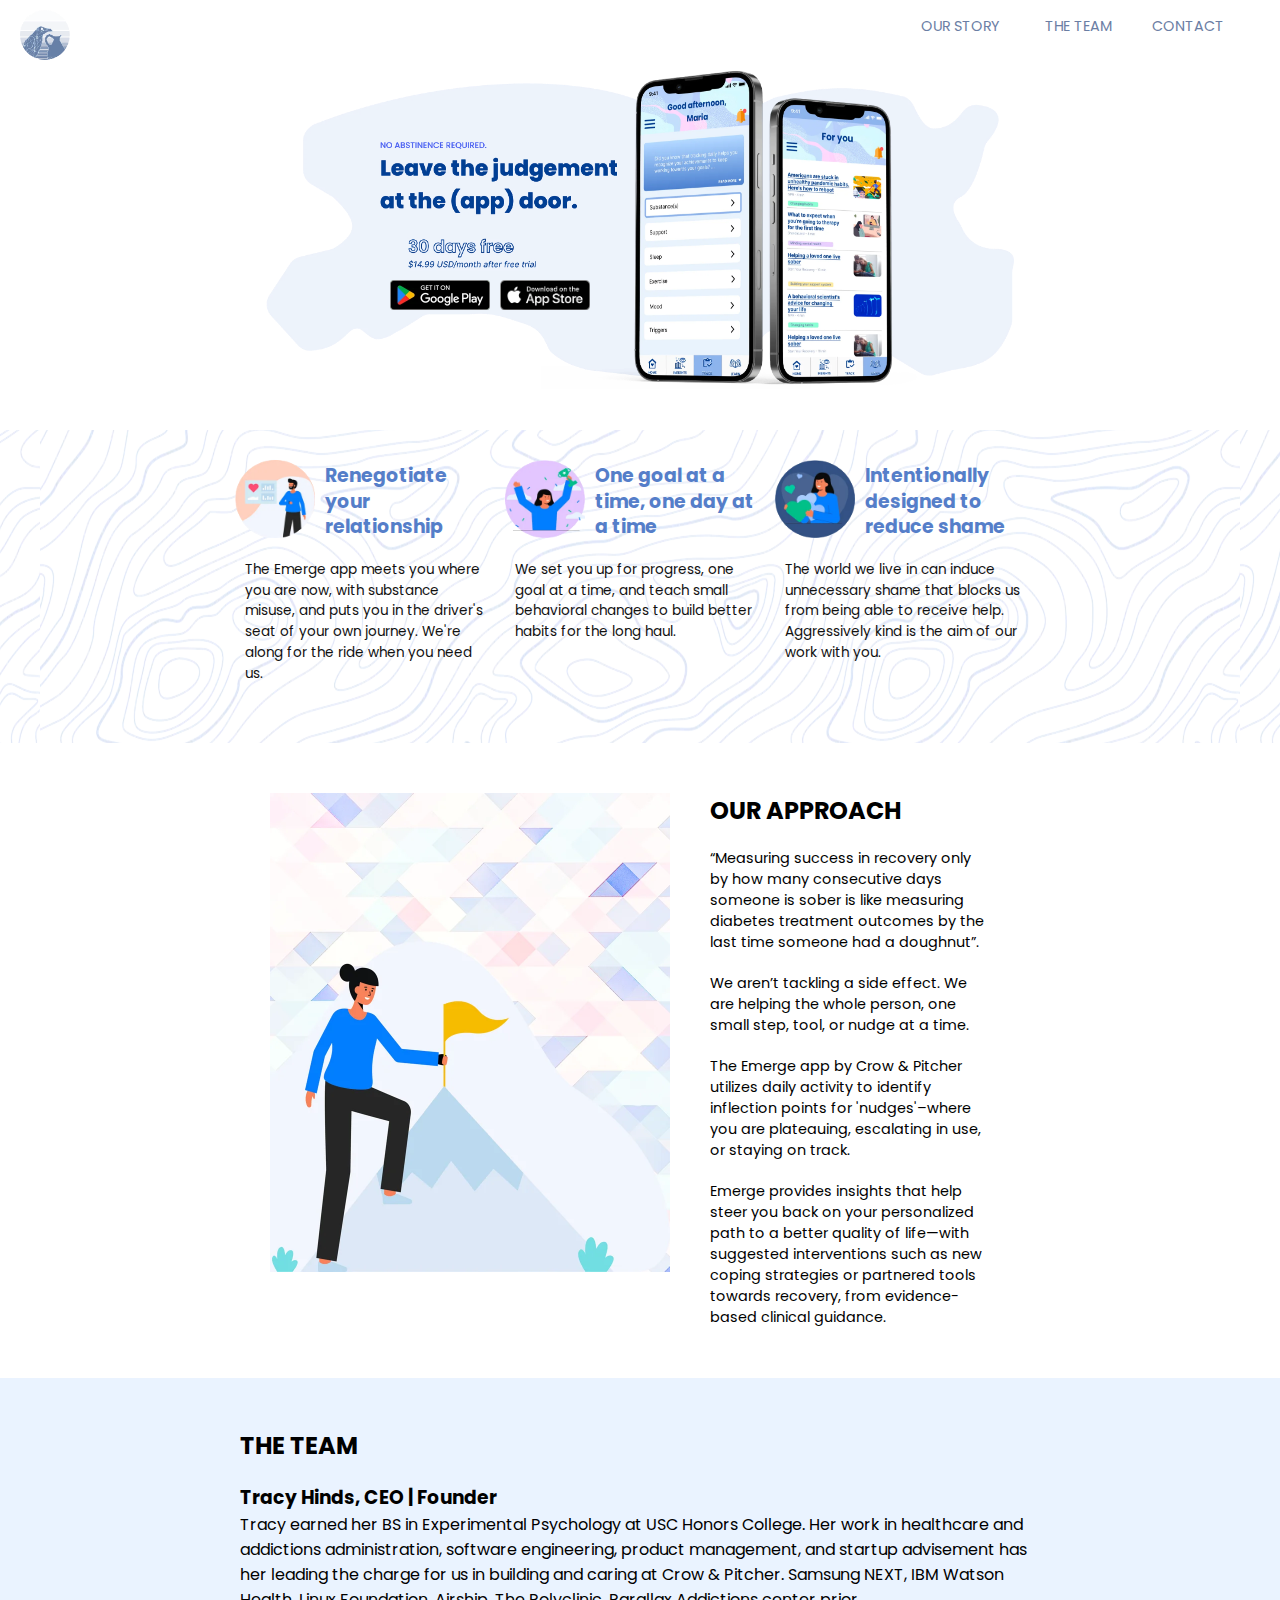
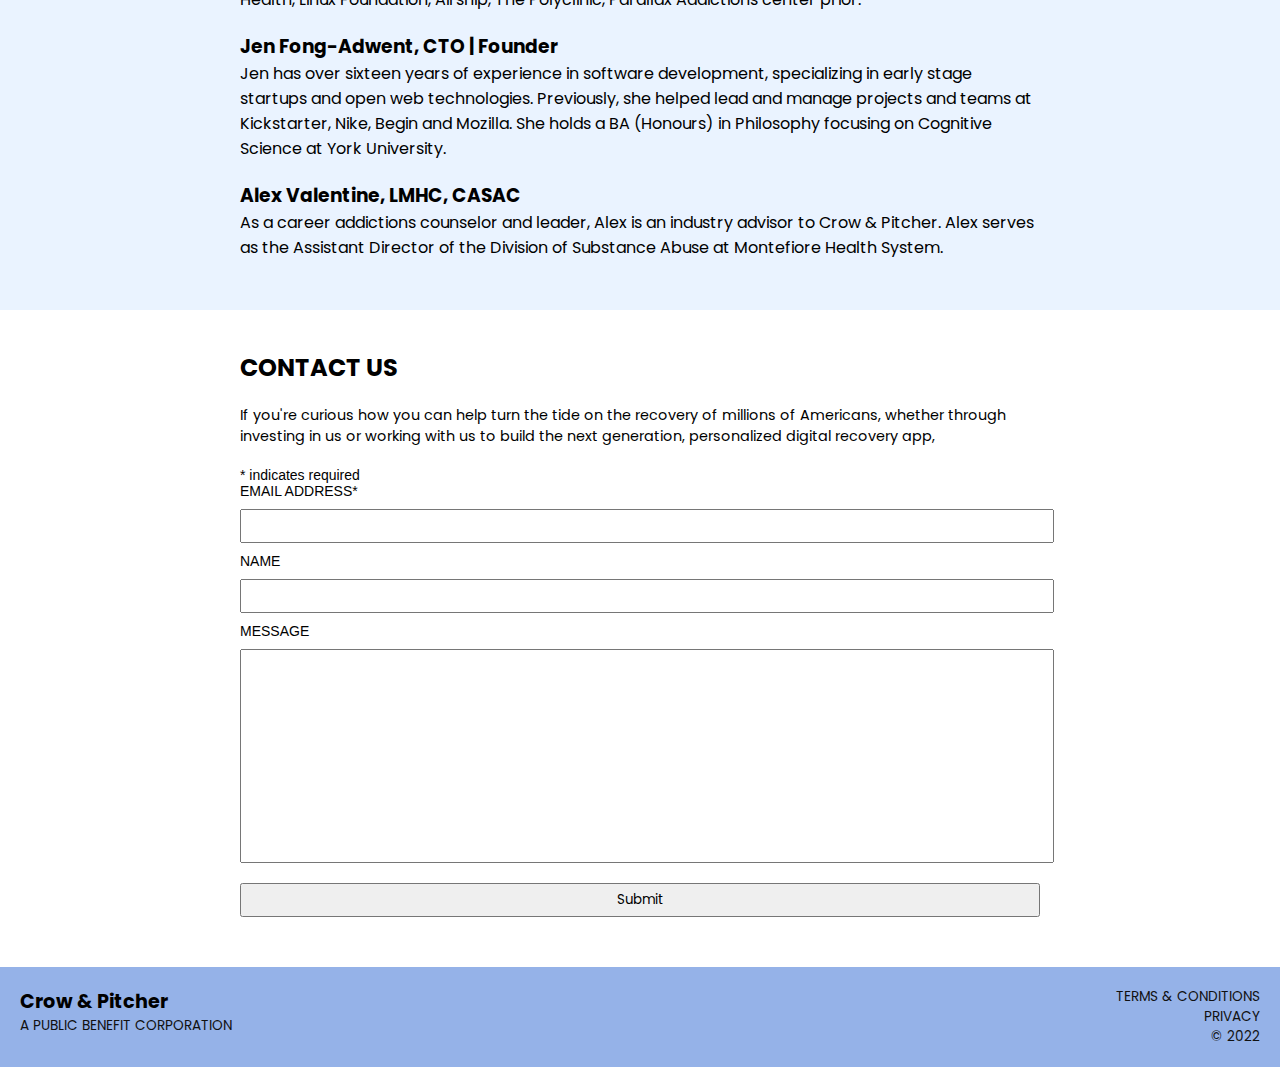
==== commit 6040a7af: "put back broken h2 situation for now" ====
--- a/index.html
+++ b/index.html
@@ -10,12 +10,18 @@
     <meta name="robots" content="follow, index, max-snippet:-1, max-video-preview:-1, max-image-preview:large">
 
     <meta name="twitter:card" content="summary_large_image">
+    <meta property="twitter:domain" content="crow-and-pitcher.com">
+    <meta property="twitter:url" content="https://crow-and-pitcher.com/">
     <meta name="twitter:site" content="@CrowAndPitcher">
     <meta name="twitter:creator" content="@CrowAndPitcher">
-    <meta name="twitter:title" content="Emerge from Crow & Pitcher">
+    <meta name="twitter:title" content="Emerge from Crow & Pitcher - Crow & Pitcher - How do I manage my substance use without feeling bad about it?">
     <meta name="twitter:image" content="https://crow-and-pitcher.com/assets/png/header.png">
     <meta name="twitter:description" content="The no-cost, no-judgement personalized substance recovery tracker changing your disruptive relationship with a substance. No abstinence required.">
-    
+
+    <meta property="og:url" content="https://crow-and-pitcher.com/">
+    <meta property="og:title" content="Crow & Pitcher - How do I manage my substance use without feeling bad about it?">
+    <meta property="og:description" content="The Emerge app helps you manage your substance misuse by reducing shame and keeping you engaged with your addiction management goals.">
+    <meta property="og:type" content="website">
     <meta property="og:image" content="https://crow-and-pitcher.com/assets/png/header.png">
     <meta property="og:image:type" content="image/png">
     <meta property="og:image:height" content="400">
@@ -46,13 +52,13 @@
       </div>
     </div>
     <div id="prop" class="flex">
-      <h2 id="prop1">Renegotiate your relationship</h2>
+      <h2 id="prop1">Renegotiate your relationship
         <p>The Emerge app meets you where you are now, with substance misuse, and puts you in the driver's seat of your own journey. We're along for the ride when you need us.</p>
       </h2>
-      <h2 id="prop2">One goal at a time, one day at a time</h2>
+      <h2 id="prop2">One goal at a time, one day at a time
         <p>We set you up for progress, one goal at a time, and teach small behavioral changes to build better habits for the long haul.</p>
       </h2>
-      <h2 id="prop3">Intentionally designed to reduce shame</h2>
+      <h2 id="prop3">Intentionally designed to reduce shame
         <p>The world we live in can induce unnecessary shame that blocks us from being able to receive help. Aggressively kind is the aim of our work with you.</p>
       </h2>
     </div>
